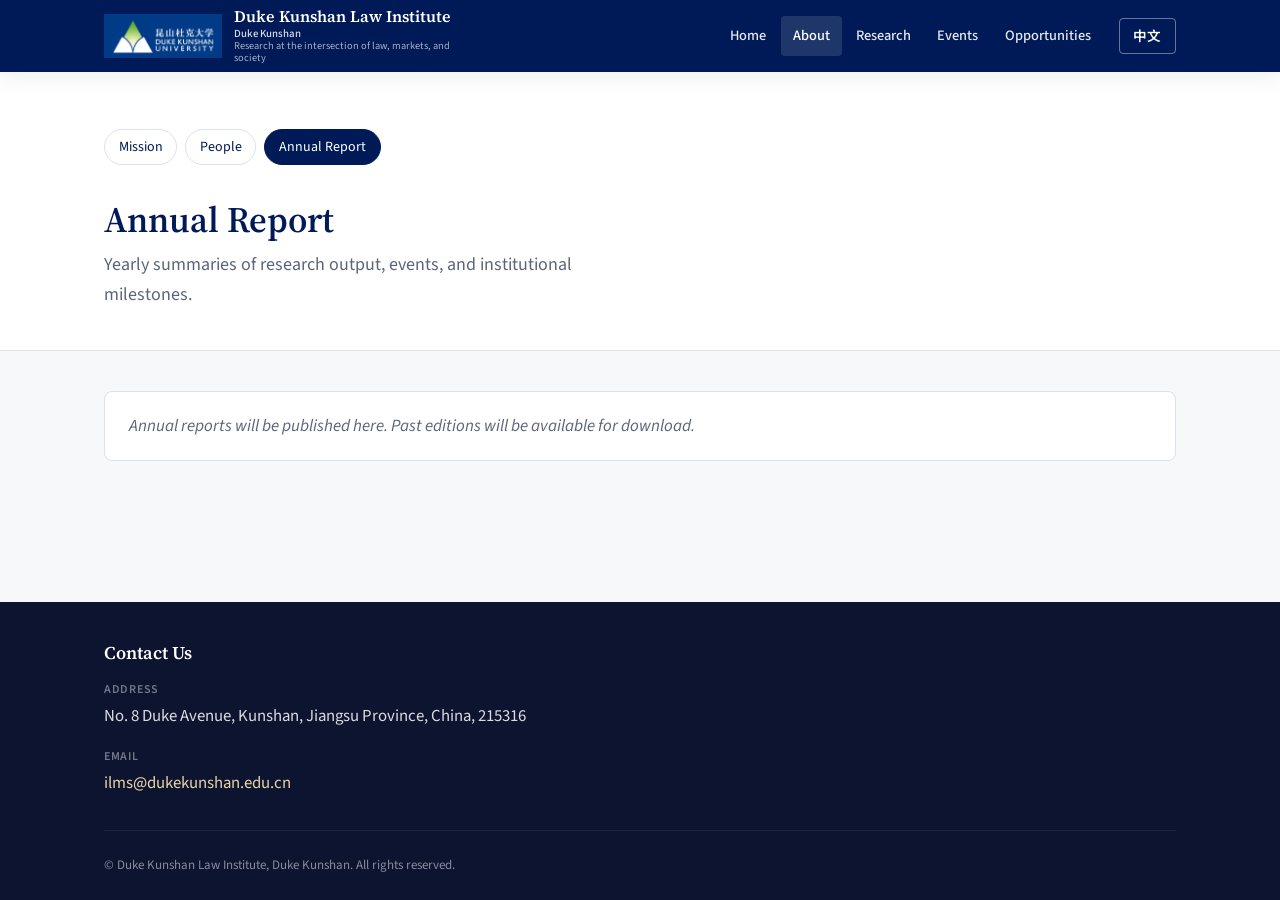
==== about/annual-report.html @ c7de8a1e "Initial commit: Duke Kunshan Law Institute bilingual site. Static site with EN/zh i18n, ready for Gi" ====
<!DOCTYPE html>
<html lang="zh-CN">
  <head>
    <meta charset="UTF-8" />
    <meta name="viewport" content="width=device-width, initial-scale=1.0" />
    <title>Annual Report</title>
    <link rel="preconnect" href="https://fonts.googleapis.com" />
    <link rel="preconnect" href="https://fonts.gstatic.com" crossorigin />
    <link
      href="https://fonts.googleapis.com/css2?family=Noto+Sans+SC:wght@400;500;600&family=Noto+Serif+SC:wght@500;600&family=Source+Sans+3:wght@400;500;600&family=Source+Serif+4:wght@500;600&display=swap"
      rel="stylesheet"
    />
    <link rel="stylesheet" href="../css/main.css" />
  </head>
  <body data-nav="about" data-page-title="pages.annualReport.title">
    <div id="site-header"></div>
    <main>
      <header class="page-header">
        <div class="container">
          <ul class="subnav">
            <li><a href="mission.html" data-i18n="about.mission"></a></li>
            <li><a href="people.html" data-i18n="about.people"></a></li>
            <li><a href="annual-report.html" class="is-active" data-i18n="about.annualReport"></a></li>
          </ul>
          <h1 data-i18n="pages.annualReport.title"></h1>
          <p class="lead" data-i18n="pages.annualReport.lead"></p>
        </div>
      </header>
      <div class="content">
        <div class="container">
          <ul class="item-list">
            <li class="placeholder" data-i18n="pages.annualReport.placeholder"></li>
          </ul>
        </div>
      </div>
    </main>
    <div id="site-footer"></div>
    <script src="../js/translations.js"></script>
    <script src="../js/i18n.js"></script>
    <script src="../js/layout.js"></script>
  </body>
</html>
---- css/main.css ----
:root {
  --navy: #001a57;
  --navy-light: #003087;
  --gold: #c4a052;
  --gold-soft: #e8d5a8;
  --bg: #f7f8fa;
  --surface: #ffffff;
  --text: #1a1f2e;
  --text-muted: #5c6478;
  --border: #dde1ea;
  --shadow: 0 4px 24px rgba(0, 26, 87, 0.08);
  --radius: 8px;
  --font-serif: "Source Serif 4", "Noto Serif SC", Georgia, serif;
  --font-sans: "Source Sans 3", "Noto Sans SC", system-ui, sans-serif;
  --max-width: 1120px;
  --header-h: 72px;
}

*,
*::before,
*::after {
  box-sizing: border-box;
}

html {
  scroll-behavior: smooth;
}

body {
  margin: 0;
  font-family: var(--font-sans);
  font-size: 1.0625rem;
  line-height: 1.65;
  color: var(--text);
  background: var(--bg);
  min-height: 100vh;
  display: flex;
  flex-direction: column;
}

h1,
h2,
h3,
h4 {
  font-family: var(--font-serif);
  font-weight: 600;
  line-height: 1.25;
  color: var(--navy);
}

a {
  color: var(--navy-light);
  text-decoration: none;
  transition: color 0.15s ease;
}

a:hover {
  color: var(--gold);
}

img {
  max-width: 100%;
  height: auto;
}

/* Header */
.site-header {
  position: sticky;
  top: 0;
  z-index: 100;
  background: var(--navy);
  color: #fff;
  box-shadow: var(--shadow);
}

.header-inner {
  max-width: var(--max-width);
  margin: 0 auto;
  padding: 0 1.5rem;
  display: flex;
  align-items: center;
  justify-content: space-between;
  min-height: var(--header-h);
  gap: 1rem;
}

.brand {
  display: flex;
  align-items: center;
  gap: 0.75rem;
  color: #fff;
  text-decoration: none;
  flex-shrink: 0;
}

.brand:hover {
  color: var(--gold-soft);
}

.brand-logo {
  display: block;
  height: 44px;
  width: auto;
  max-width: min(200px, 42vw);
  object-fit: contain;
  flex-shrink: 0;
}

.brand-text {
  display: flex;
  flex-direction: column;
  line-height: 1.2;
}

.brand-name {
  font-family: var(--font-serif);
  font-weight: 600;
  font-size: 1rem;
}

.brand-affiliation {
  font-size: 0.68rem;
  opacity: 0.85;
  font-weight: 500;
}

.brand-tagline {
  font-size: 0.65rem;
  opacity: 0.65;
  max-width: 240px;
}

.main-nav {
  display: flex;
  align-items: center;
  gap: 0.5rem;
}

.nav-list {
  list-style: none;
  margin: 0;
  padding: 0;
  display: flex;
  align-items: center;
  gap: 0.15rem;
}

.nav-item > a,
.nav-parent {
  display: block;
  padding: 0.5rem 0.75rem;
  color: rgba(255, 255, 255, 0.9);
  font-size: 0.9rem;
  font-weight: 500;
  border-radius: 4px;
}

.nav-item > a:hover,
.nav-parent:hover,
.nav-item.is-active > a {
  background: rgba(255, 255, 255, 0.12);
  color: #fff;
}

.nav-item {
  position: relative;
}

.nav-dropdown {
  display: none;
  position: absolute;
  top: 100%;
  left: 0;
  min-width: 240px;
  margin: 0;
  padding: 0.5rem 0;
  list-style: none;
  background: var(--surface);
  border: 1px solid var(--border);
  border-radius: var(--radius);
  box-shadow: var(--shadow);
  z-index: 50;
}

.nav-item.has-dropdown:hover .nav-dropdown,
.nav-item.has-dropdown:focus-within .nav-dropdown {
  display: block;
}

.nav-dropdown a {
  display: block;
  padding: 0.45rem 1rem;
  color: var(--text);
  font-size: 0.875rem;
}

.nav-dropdown a:hover {
  background: var(--bg);
  color: var(--navy);
}

.nav-submenu-group {
  border-top: 1px solid var(--border);
  margin-top: 0.25rem;
  padding-top: 0.25rem;
}

.nav-submenu-title {
  font-weight: 600;
  color: var(--navy) !important;
}

.nav-submenu-nested {
  list-style: none;
  margin: 0;
  padding: 0 0 0.25rem 0.75rem;
}

.nav-submenu-nested a {
  font-size: 0.8125rem;
  color: var(--text-muted);
}

.lang-btn {
  margin-left: 0.5rem;
  padding: 0.4rem 0.85rem;
  border: 1px solid rgba(255, 255, 255, 0.4);
  border-radius: 4px;
  background: transparent;
  color: #fff;
  font-size: 0.85rem;
  font-weight: 600;
  cursor: pointer;
  font-family: inherit;
  transition: background 0.15s ease;
}

.lang-btn:hover {
  background: rgba(255, 255, 255, 0.15);
}

.nav-toggle {
  display: none;
  flex-direction: column;
  gap: 5px;
  padding: 0.5rem;
  border: none;
  background: transparent;
  cursor: pointer;
}

.nav-toggle span {
  display: block;
  width: 22px;
  height: 2px;
  background: #fff;
  border-radius: 1px;
}

/* Main */
main {
  flex: 1;
}

.container {
  max-width: var(--max-width);
  margin: 0 auto;
  padding: 0 1.5rem;
}

/* Hero */
.hero {
  background: linear-gradient(135deg, var(--navy) 0%, var(--navy-light) 100%);
  color: #fff;
  padding: 4rem 0 4.5rem;
  position: relative;
  overflow: hidden;
}

.hero::after {
  content: "";
  position: absolute;
  right: -10%;
  top: -30%;
  width: 50%;
  height: 160%;
  background: radial-gradient(
    ellipse,
    rgba(196, 160, 82, 0.15) 0%,
    transparent 70%
  );
  pointer-events: none;
}

.hero .container {
  position: relative;
  z-index: 1;
}

.hero h1 {
  color: #fff;
  font-size: clamp(1.75rem, 4vw, 2.75rem);
  margin: 0 0 1rem;
  max-width: 18ch;
}

.hero p {
  font-size: 1.125rem;
  opacity: 0.9;
  max-width: 52ch;
  margin: 0;
}

/* Page header */
.page-header {
  background: var(--surface);
  border-bottom: 1px solid var(--border);
  padding: 2.5rem 0;
}

.page-header h1 {
  margin: 0 0 0.5rem;
  font-size: clamp(1.5rem, 3vw, 2.25rem);
}

.page-header .lead {
  margin: 0;
  font-size: 1.125rem;
  color: var(--text-muted);
  max-width: 60ch;
}

/* Sections */
.section {
  padding: 3rem 0;
}

.section-alt {
  background: var(--surface);
}

.section-title {
  margin: 0 0 1.5rem;
  font-size: 1.5rem;
  padding-bottom: 0.5rem;
  border-bottom: 2px solid var(--gold);
  display: inline-block;
}

/* News */
.news-grid {
  display: grid;
  gap: 1.25rem;
}

.news-card {
  background: var(--surface);
  border: 1px solid var(--border);
  border-radius: var(--radius);
  padding: 1.5rem;
  box-shadow: 0 1px 3px rgba(0, 0, 0, 0.04);
  transition: box-shadow 0.2s ease;
}

.news-card:hover {
  box-shadow: var(--shadow);
}

.news-card time {
  display: block;
  font-size: 0.8125rem;
  color: var(--text-muted);
  margin-bottom: 0.35rem;
}

.news-card h3 {
  margin: 0 0 0.5rem;
  font-size: 1.125rem;
}

.news-card p {
  margin: 0;
  color: var(--text-muted);
  font-size: 0.95rem;
}

.news-placeholder {
  background: var(--surface);
  border: 1px dashed var(--border);
  border-radius: var(--radius);
  padding: 2rem;
  color: var(--text-muted);
  text-align: center;
}

.contact-list {
  margin: 0;
  display: grid;
  gap: 1rem;
}

.contact-list div {
  display: grid;
  gap: 0.2rem;
}

.contact-list dt {
  font-size: 0.75rem;
  text-transform: uppercase;
  letter-spacing: 0.06em;
  opacity: 0.7;
  font-weight: 600;
}

.contact-list dd {
  margin: 0;
  font-size: 1.05rem;
}

/* Content */
.content {
  padding: 2.5rem 0 3.5rem;
}

.content p {
  max-width: 68ch;
}

.content-prose {
  max-width: 720px;
}

/* Sub-nav (in-page) */
.subnav {
  display: flex;
  flex-wrap: wrap;
  gap: 0.5rem;
  margin-bottom: 2rem;
  padding: 0;
  list-style: none;
}

.subnav a {
  display: inline-block;
  padding: 0.35rem 0.85rem;
  font-size: 0.875rem;
  border: 1px solid var(--border);
  border-radius: 999px;
  background: var(--surface);
  color: var(--navy);
}

.subnav a:hover,
.subnav a.is-active {
  background: var(--navy);
  border-color: var(--navy);
  color: #fff;
}

/* People grid */
.people-section {
  margin-bottom: 2.5rem;
}

.people-section h2 {
  font-size: 1.25rem;
  margin: 0 0 1rem;
  color: var(--navy-light);
}

.people-grid {
  display: grid;
  grid-template-columns: repeat(auto-fill, minmax(220px, 1fr));
  gap: 1rem;
}

.person-card {
  background: var(--surface);
  border: 1px solid var(--border);
  border-radius: var(--radius);
  padding: 1.25rem;
}

.person-card .avatar {
  width: 56px;
  height: 56px;
  border-radius: 50%;
  background: linear-gradient(135deg, var(--navy-light), var(--navy));
  margin-bottom: 0.75rem;
}

.person-card h3 {
  margin: 0 0 0.25rem;
  font-size: 1rem;
}

.person-card p {
  margin: 0;
  font-size: 0.875rem;
  color: var(--text-muted);
}

/* Research cards */
.feature-grid {
  display: grid;
  grid-template-columns: repeat(auto-fit, minmax(280px, 1fr));
  gap: 1.25rem;
  margin-top: 1.5rem;
}

.feature-card {
  background: var(--surface);
  border: 1px solid var(--border);
  border-radius: var(--radius);
  padding: 1.5rem;
}

.feature-card h3 {
  margin: 0 0 0.5rem;
  font-size: 1.1rem;
}

.feature-card p {
  margin: 0;
  font-size: 0.95rem;
  color: var(--text-muted);
}

.anchor-section {
  scroll-margin-top: calc(var(--header-h) + 1rem);
  padding-top: 2rem;
  margin-top: 1rem;
  border-top: 1px solid var(--border);
}

.anchor-section:first-of-type {
  border-top: none;
  padding-top: 0;
  margin-top: 0;
}

/* Event / opportunity list */
.item-list {
  list-style: none;
  margin: 0;
  padding: 0;
}

.item-list li {
  background: var(--surface);
  border: 1px solid var(--border);
  border-radius: var(--radius);
  padding: 1.25rem 1.5rem;
  margin-bottom: 0.75rem;
}

.item-list .placeholder {
  color: var(--text-muted);
  font-style: italic;
}

/* Footer */
.site-footer {
  background: #0d1430;
  color: rgba(255, 255, 255, 0.85);
  padding: 2.5rem 0 1.5rem;
  margin-top: auto;
}

.footer-inner {
  max-width: var(--max-width);
  margin: 0 auto;
  padding: 0 1.5rem;
}

.footer-contact h2 {
  color: #fff;
  font-size: 1.125rem;
  margin: 0 0 1rem;
}

.footer-contact .contact-list dt {
  color: rgba(255, 255, 255, 0.6);
}

.footer-contact a {
  color: var(--gold-soft);
}

.footer-copy {
  margin: 2rem 0 0;
  padding-top: 1.5rem;
  border-top: 1px solid rgba(255, 255, 255, 0.12);
  font-size: 0.8125rem;
  opacity: 0.6;
}

/* Responsive */
@media (max-width: 900px) {
  .brand-tagline,
  .brand-affiliation {
    display: none;
  }

  .nav-toggle {
    display: flex;
  }

  .main-nav {
    position: fixed;
    inset: var(--header-h) 0 0 0;
    background: var(--navy);
    flex-direction: column;
    align-items: stretch;
    padding: 1rem 1.5rem 2rem;
    transform: translateX(100%);
    transition: transform 0.25s ease;
    overflow-y: auto;
  }

  .main-nav.is-open {
    transform: translateX(0);
  }

  .nav-list {
    flex-direction: column;
    align-items: stretch;
  }

  .nav-item.has-dropdown .nav-dropdown {
    display: block;
    position: static;
    box-shadow: none;
    border: none;
    background: rgba(255, 255, 255, 0.06);
    margin: 0.25rem 0 0.5rem 0.75rem;
    border-radius: 4px;
  }

  .nav-dropdown a {
    color: rgba(255, 255, 255, 0.85);
  }

  .nav-dropdown a:hover {
    background: rgba(255, 255, 255, 0.08);
    color: #fff;
  }

  .nav-submenu-title {
    color: #fff !important;
  }

  .lang-btn {
    margin: 1rem 0 0;
    align-self: flex-start;
  }
}
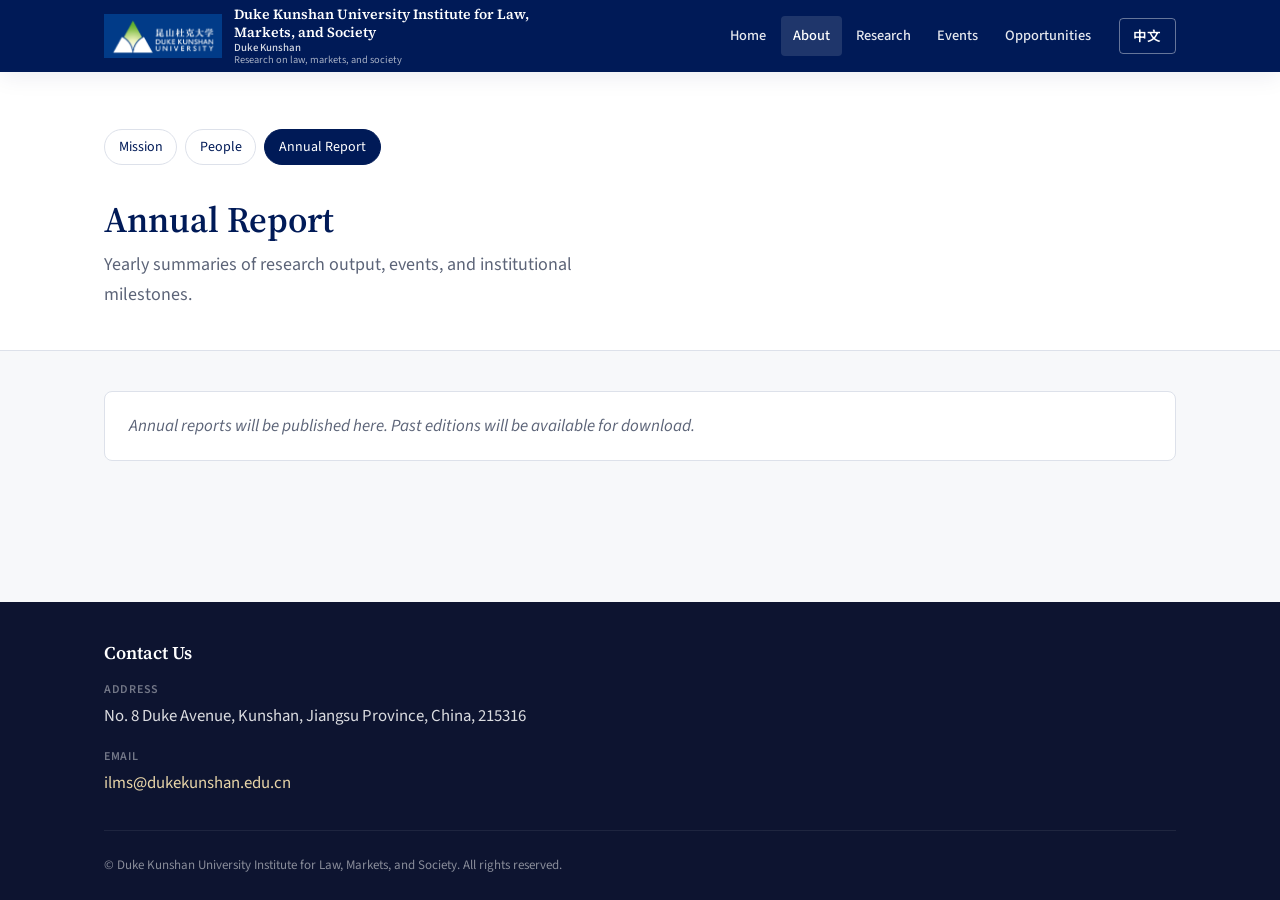
==== commit b086d519: "Add cache-busting to JS/CSS assets for faster client updates. Co-authored-by: Cursor <cursoragent@cu" ====
--- a/about/annual-report.html
+++ b/about/annual-report.html
@@ -10,7 +10,7 @@
       href="https://fonts.googleapis.com/css2?family=Noto+Sans+SC:wght@400;500;600&family=Noto+Serif+SC:wght@500;600&family=Source+Sans+3:wght@400;500;600&family=Source+Serif+4:wght@500;600&display=swap"
       rel="stylesheet"
     />
-    <link rel="stylesheet" href="../css/main.css" />
+    <link rel="stylesheet" href="../css/main.css?v=2" />
   </head>
   <body data-nav="about" data-page-title="pages.annualReport.title">
     <div id="site-header"></div>
@@ -35,8 +35,8 @@
       </div>
     </main>
     <div id="site-footer"></div>
-    <script src="../js/translations.js"></script>
-    <script src="../js/i18n.js"></script>
-    <script src="../js/layout.js"></script>
+    <script src="../js/translations.js?v=2"></script>
+    <script src="../js/i18n.js?v=2"></script>
+    <script src="../js/layout.js?v=2"></script>
   </body>
 </html>
--- a/css/main.css
+++ b/css/main.css
@@ -115,7 +115,9 @@
 .brand-name {
   font-family: var(--font-serif);
   font-weight: 600;
-  font-size: 1rem;
+  font-size: 0.875rem;
+  line-height: 1.3;
+  max-width: 20rem;
 }
 
 .brand-affiliation {
